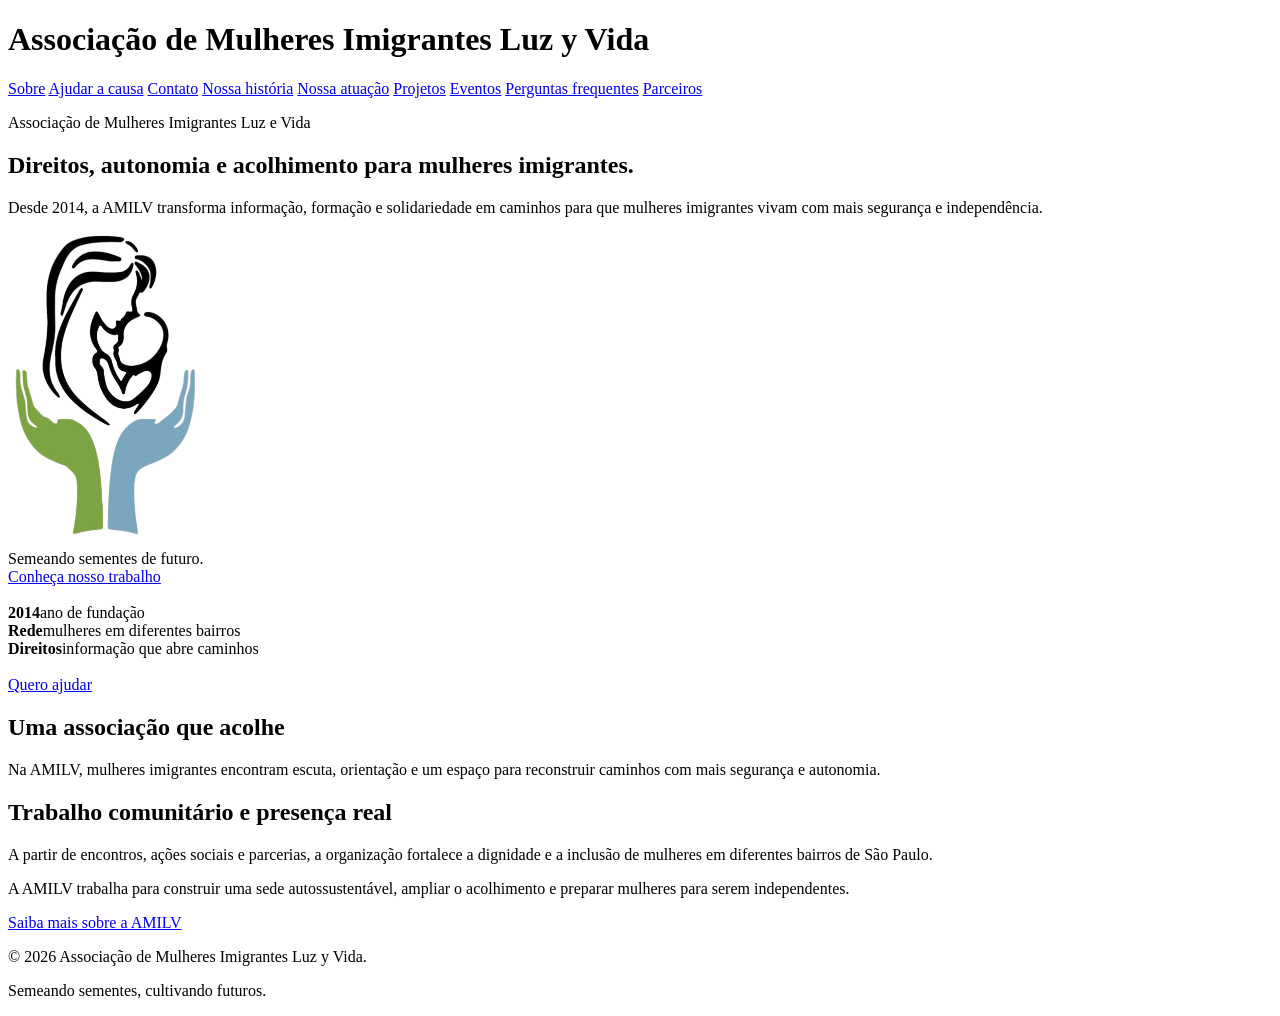
==== index.html @ 9e9135f0 "Mudança de estrutura e resolução de problemas" ====
<!DOCTYPE html>
<html lang="pt-BR">
<head>
    <meta charset="UTF-8">
    <meta name="viewport" content="width=device-width, initial-scale=1.0">
    <title>AMILV | Semeando sementes</title>
</head>
<body>
    <header class="cabecalho-sobre">
        <h1 class="rotulo"><strong>Associação de Mulheres Imigrantes Luz y Vida</strong></h1>
        <div class="linha-cabecalho">
            <nav>
                <a href="Projeto-Site/Pages/sobre.html">Sobre</a>
                <a href="Projeto-Site/Pages/ajudar.html">Ajudar a causa</a>
                <a href="Projeto-Site/Pages/contato.html">Contato</a>
                <a href="Projeto-Site/Pages/historia.html">Nossa história</a>
                <a href="Projeto-Site/Pages/atuacao.html">Nossa atuação</a>
                <a href="Projeto-Site/Pages/projetos.html">Projetos</a>
                <a href="Projeto-Site/Pages/eventos.html">Eventos</a>
                <a href="Projeto-Site/Pages/perguntas.html">Perguntas frequentes</a>
                <a href="Projeto-Site/Pages/parceiras.html">Parceiros</a>
            </nav> 
        </div>
    </header>
    <main>
        <section class="destaque">
            <div>
                <p class="rotulo">Associação de Mulheres Imigrantes Luz e Vida</p>
                <h1>Direitos, autonomia e acolhimento para mulheres imigrantes.</h1>
                <p class="texto-destaque">Desde 2014, a AMILV transforma informação, formação e solidariedade em caminhos para que mulheres imigrantes vivam com mais segurança e independência.</p>
            </div>
            <div class="arte-destaque">
                <img src="Projeto-Site/Assets/Imagens/logo.png" alt="Mulheres da rede AMILV" width="200px">
                <div class="nota-arte">Semeando sementes de futuro.</div>
                <a class="botao" href="Projeto-Site/Pages/atuacao.html">Conheça nosso trabalho</a>
            </div>
        </section>
        <br>
        <section class="impacto" aria-label="Nossos números">
            <div><strong>2014</strong><span>ano de fundação</span></div>
            <div><strong>Rede</strong><span>mulheres em diferentes bairros</span></div>
            <div><strong>Direitos</strong><span>informação que abre caminhos</span></div>
            <br>
            <a href="Projeto-Site/Pages/ajudar.html">Quero ajudar</a>
        </section>
        <article>
            <h2>Uma associação que acolhe</h2>
            <p>Na AMILV, mulheres imigrantes encontram escuta, orientação e um espaço para reconstruir caminhos com mais segurança e autonomia.</p>
        </article>
        <article>
            <h2>Trabalho comunitário e presença real</h2>
            <p>A partir de encontros, ações sociais e parcerias, a organização fortalece a dignidade e a inclusão de mulheres em diferentes bairros de São Paulo.</p>
        </article>
        <section class="secao" id="ajudar"><div class="cabecalho-secao"><p class="introducao-secao">A AMILV trabalha para construir uma sede autossustentável, ampliar o acolhimento e preparar mulheres para serem independentes.</p><a class="botao" href="Projeto-Site/Pages/sobre.html">Saiba mais sobre a AMILV</a></div></section>
    </main>
    <footer class="rodape-site">
        <p>&copy; 2026 Associação de Mulheres Imigrantes Luz y Vida.</p>
        <p>Semeando sementes, cultivando futuros.</p>
    </footer>
</body>
</html>
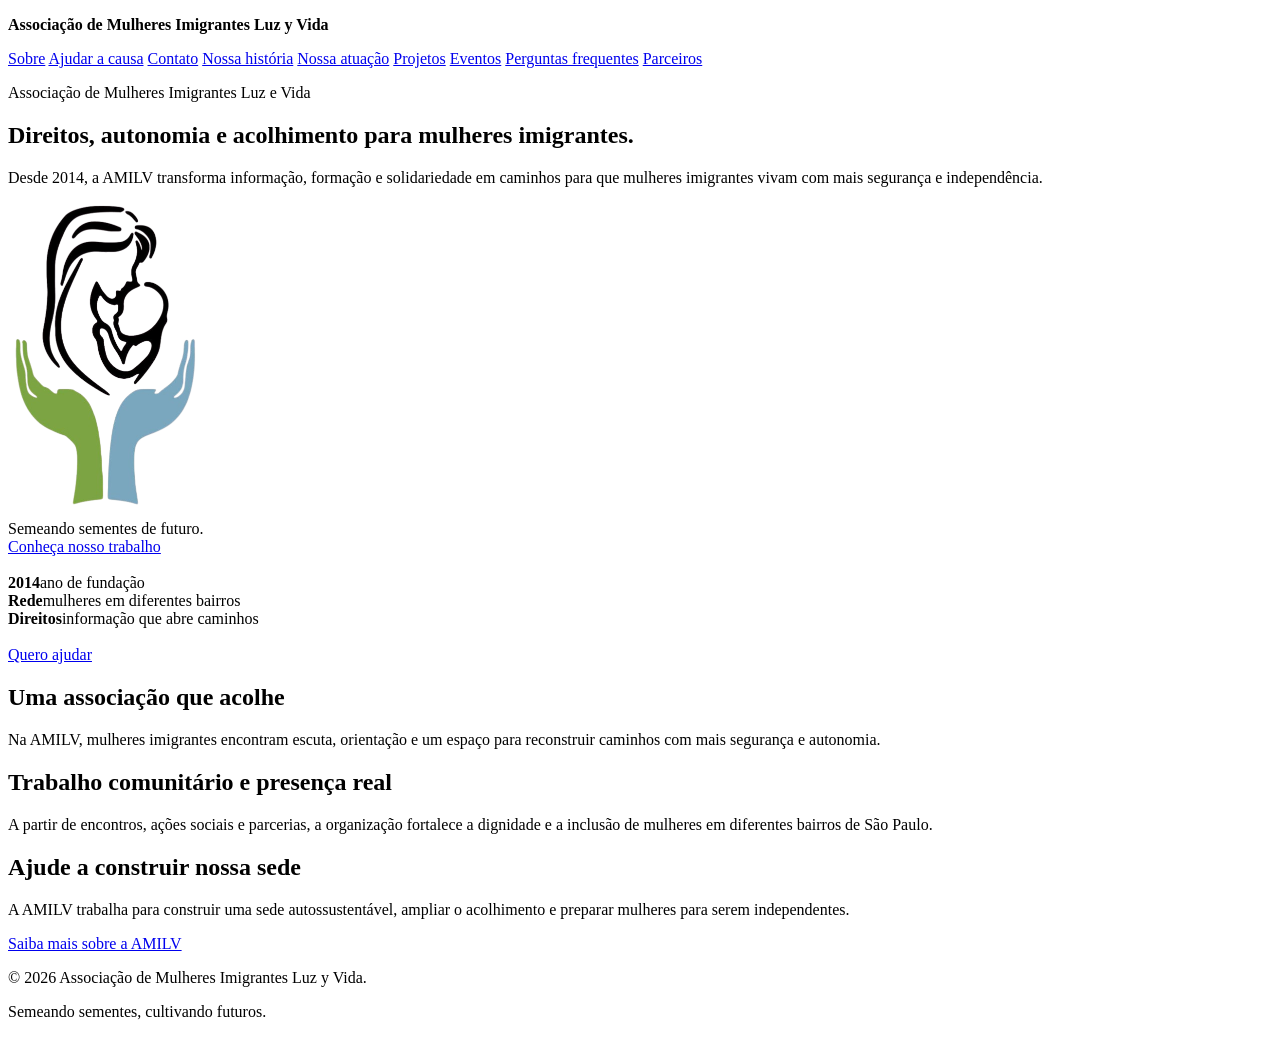
==== commit 767ee4f4: "Pequena alteração em preparação ao CSS" ====
--- a/index.html
+++ b/index.html
@@ -7,7 +7,7 @@
 </head>
 <body>
     <header class="cabecalho-sobre">
-        <h1 class="rotulo"><strong>Associação de Mulheres Imigrantes Luz y Vida</strong></h1>
+        <p class="rotulo"><strong>Associação de Mulheres Imigrantes Luz y Vida</strong></p>
         <div class="linha-cabecalho">
             <nav>
                 <a href="Projeto-Site/Pages/sobre.html">Sobre</a>
@@ -30,7 +30,7 @@
                 <p class="texto-destaque">Desde 2014, a AMILV transforma informação, formação e solidariedade em caminhos para que mulheres imigrantes vivam com mais segurança e independência.</p>
             </div>
             <div class="arte-destaque">
-                <img src="Projeto-Site/Assets/Imagens/logo.png" alt="Mulheres da rede AMILV" width="200px">
+                <img src="Projeto-Site/Assets/Imagens/logo.png" alt="Mulheres da rede AMILV" width="200">
                 <div class="nota-arte">Semeando sementes de futuro.</div>
                 <a class="botao" href="Projeto-Site/Pages/atuacao.html">Conheça nosso trabalho</a>
             </div>
@@ -51,11 +51,17 @@
             <h2>Trabalho comunitário e presença real</h2>
             <p>A partir de encontros, ações sociais e parcerias, a organização fortalece a dignidade e a inclusão de mulheres em diferentes bairros de São Paulo.</p>
         </article>
-        <section class="secao" id="ajudar"><div class="cabecalho-secao"><p class="introducao-secao">A AMILV trabalha para construir uma sede autossustentável, ampliar o acolhimento e preparar mulheres para serem independentes.</p><a class="botao" href="Projeto-Site/Pages/sobre.html">Saiba mais sobre a AMILV</a></div></section>
+        <section class="secao" id="ajudar">
+            <div class="cabecalho-secao">
+                <h2> Ajude a construir nossa sede</h2>
+                <p class="introducao-secao">A AMILV trabalha para construir uma sede autossustentável, ampliar o acolhimento e preparar mulheres para serem independentes.</p>
+                <a class="botao" href="Projeto-Site/Pages/sobre.html">Saiba mais sobre a AMILV</a>
+            </div>
+        </section>
     </main>
     <footer class="rodape-site">
         <p>&copy; 2026 Associação de Mulheres Imigrantes Luz y Vida.</p>
         <p>Semeando sementes, cultivando futuros.</p>
     </footer>
 </body>
-</html>+</html>
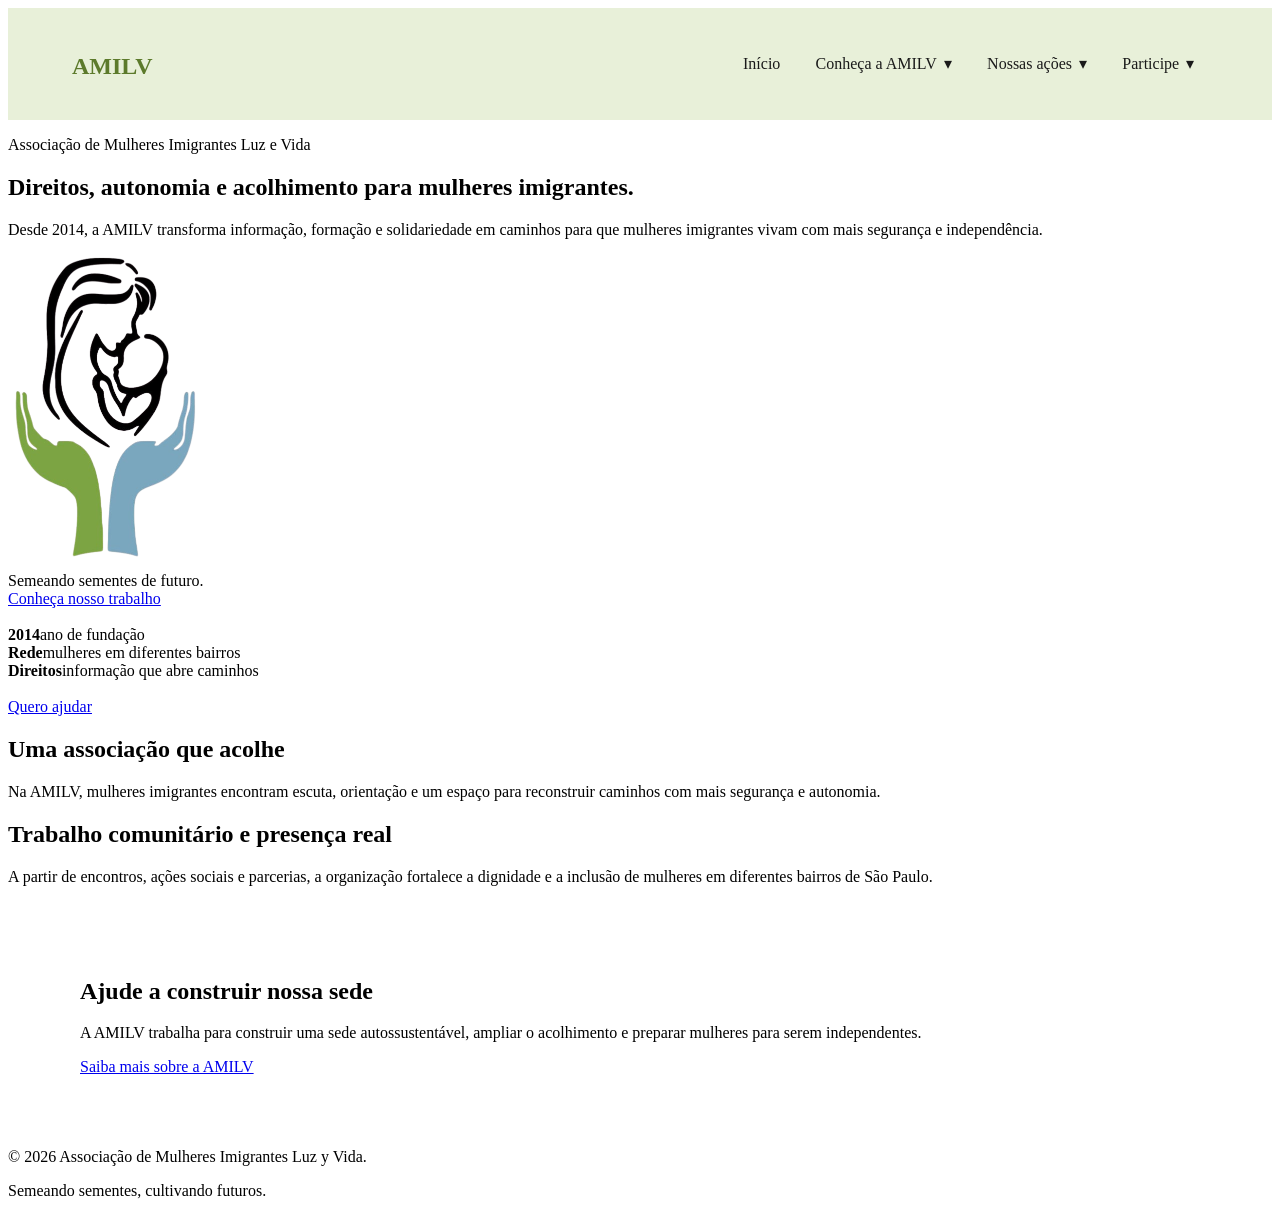
==== commit e670ba4e: "CSS básico aplicado junto de menus para navegação" ====
--- a/index.html
+++ b/index.html
@@ -4,23 +4,38 @@
     <meta charset="UTF-8">
     <meta name="viewport" content="width=device-width, initial-scale=1.0">
     <title>AMILV | Semeando sementes</title>
+    <link rel="stylesheet" href="Projeto-Site/main.css">
 </head>
 <body>
-    <header class="cabecalho-sobre">
-        <p class="rotulo"><strong>Associação de Mulheres Imigrantes Luz y Vida</strong></p>
-        <div class="linha-cabecalho">
-            <nav>
-                <a href="Projeto-Site/Pages/sobre.html">Sobre</a>
-                <a href="Projeto-Site/Pages/ajudar.html">Ajudar a causa</a>
-                <a href="Projeto-Site/Pages/contato.html">Contato</a>
-                <a href="Projeto-Site/Pages/historia.html">Nossa história</a>
-                <a href="Projeto-Site/Pages/atuacao.html">Nossa atuação</a>
-                <a href="Projeto-Site/Pages/projetos.html">Projetos</a>
-                <a href="Projeto-Site/Pages/eventos.html">Eventos</a>
-                <a href="Projeto-Site/Pages/perguntas.html">Perguntas frequentes</a>
-                <a href="Projeto-Site/Pages/parceiras.html">Parceiros</a>
-            </nav> 
-        </div>
+    <header>
+        <h1><a href="index.html" class="menulogo">AMILV</a></h1>
+        <nav class="menu">
+            <a href="index.html">Início</a>
+            <details class="secao">
+                <summary>Conheça a AMILV</summary>
+                <div class="menupagina">
+                    <a href="Projeto-Site/Pages/sobre.html">Sobre</a>
+                    <a href="Projeto-Site/Pages/historia.html">Nossa história</a>
+                    <a href="Projeto-Site/Pages/atuacao.html">Nossa atuação</a>
+                </div>
+            </details>
+            <details class="secao">
+                <summary>Nossas ações</summary>
+                <div class="menupagina">
+                    <a href="Projeto-Site/Pages/projetos.html">Projetos</a>
+                    <a href="Projeto-Site/Pages/eventos.html">Eventos</a>
+                    <a href="Projeto-Site/Pages/parceiras.html">Parcerias</a>
+                </div>
+            </details>
+            <details class="secao">
+                <summary>Participe</summary>
+                <div class="menupagina">
+                    <a href="Projeto-Site/Pages/ajudar.html">Como ajudar</a>
+                    <a href="Projeto-Site/Pages/perguntas.html">Perguntas frequentes</a>
+                    <a href="Projeto-Site/Pages/contato.html">Contato</a>
+                </div>
+            </details>
+        </nav>
     </header>
     <main>
         <section class="destaque">
@@ -30,7 +45,7 @@
                 <p class="texto-destaque">Desde 2014, a AMILV transforma informação, formação e solidariedade em caminhos para que mulheres imigrantes vivam com mais segurança e independência.</p>
             </div>
             <div class="arte-destaque">
-                <img src="Projeto-Site/Assets/Imagens/logo.png" alt="Mulheres da rede AMILV" width="200">
+                <img src="Projeto-Site/Assets/ImagensGeral/logo.png" alt="Mulheres da rede AMILV" width="200">
                 <div class="nota-arte">Semeando sementes de futuro.</div>
                 <a class="botao" href="Projeto-Site/Pages/atuacao.html">Conheça nosso trabalho</a>
             </div>
--- a/Projeto-Site/main.css
+++ b/Projeto-Site/main.css
@@ -0,0 +1,118 @@
+:root {
+  --verde: #7FA03F;
+  --verde-escuro: #5C7A2B;
+  --verde-claro: #E8F0D9;
+  --azul: #7BA7C2;
+  --azul-escuro: #4F7F9C;
+  --azul-claro: #E3EEF5;
+  --preto: #1A1A1A;
+  --cinza: #5A5A5A;
+  --branco: #FFFFFF;
+}
+
+header {
+    align-items: center;
+    background-color: var(--verde-claro);
+    display: flex;
+    flex-wrap: wrap;
+    gap: 1rem 2rem;
+    justify-content: space-between;
+    padding: 1rem clamp(1rem, 5vw, 4rem);
+}
+
+.menulogo {
+    color: var(--verde-escuro);
+    font-size: 1.5rem;
+    font-weight: 700;
+    text-decoration: none;
+}
+
+.menu {
+    align-items: center;
+    display: flex;
+    flex-wrap: wrap;
+    gap: 0.5rem;
+}
+
+.menu > a,
+.menu summary,
+.menupagina a {
+    border-radius: 0.4rem;
+    color: var(--preto);
+    display: block;
+    padding: 0.65rem 0.85rem;
+    text-decoration: none;
+}
+
+.menu > a,
+.menu summary {
+    cursor: pointer;
+}
+
+.menu > a:hover,
+.menu > a:focus-visible,
+.menu summary:hover,
+.menu summary:focus-visible,
+.menupagina a:hover,
+.menupagina a:focus-visible {
+    background-color: var(--azul-claro);
+    color: var(--azul-escuro);
+}
+
+.menu .secao {
+    position: relative;
+}
+
+.menu .secao summary {
+    list-style: none;
+}
+
+.menu .secao summary::-webkit-details-marker {
+    display: none;
+}
+
+.menu .secao summary::after {
+    content: "▾";
+    margin-left: 0.45rem;
+}
+
+.menupagina {
+    background-color: var(--branco);
+    border: 1px solid var(--azul-claro);
+    border-radius: 0.5rem;
+    box-shadow: 0 0.5rem 1.25rem color-mix(in srgb, var(--preto) 12%, transparent);
+    left: 0;
+    min-width: 12rem;
+    padding: 0.35rem;
+    position: absolute;
+    top: calc(100% + 0.25rem);
+    z-index: 10;
+}
+
+section.secao {
+    margin: 2rem auto;
+    max-width: 70rem;
+    padding: clamp(1rem, 4vw, 2.5rem);
+}
+
+@media (max-width: 40rem) {
+    header {
+        align-items: flex-start;
+        flex-direction: column;
+        gap: 0.75rem;
+    }
+
+    .menu {
+        align-items: flex-start;
+        width: 100%;
+    }
+
+    .menu .secao {
+        position: static;
+    }
+
+    .menupagina {
+        left: auto;
+        position: static;
+    }
+}
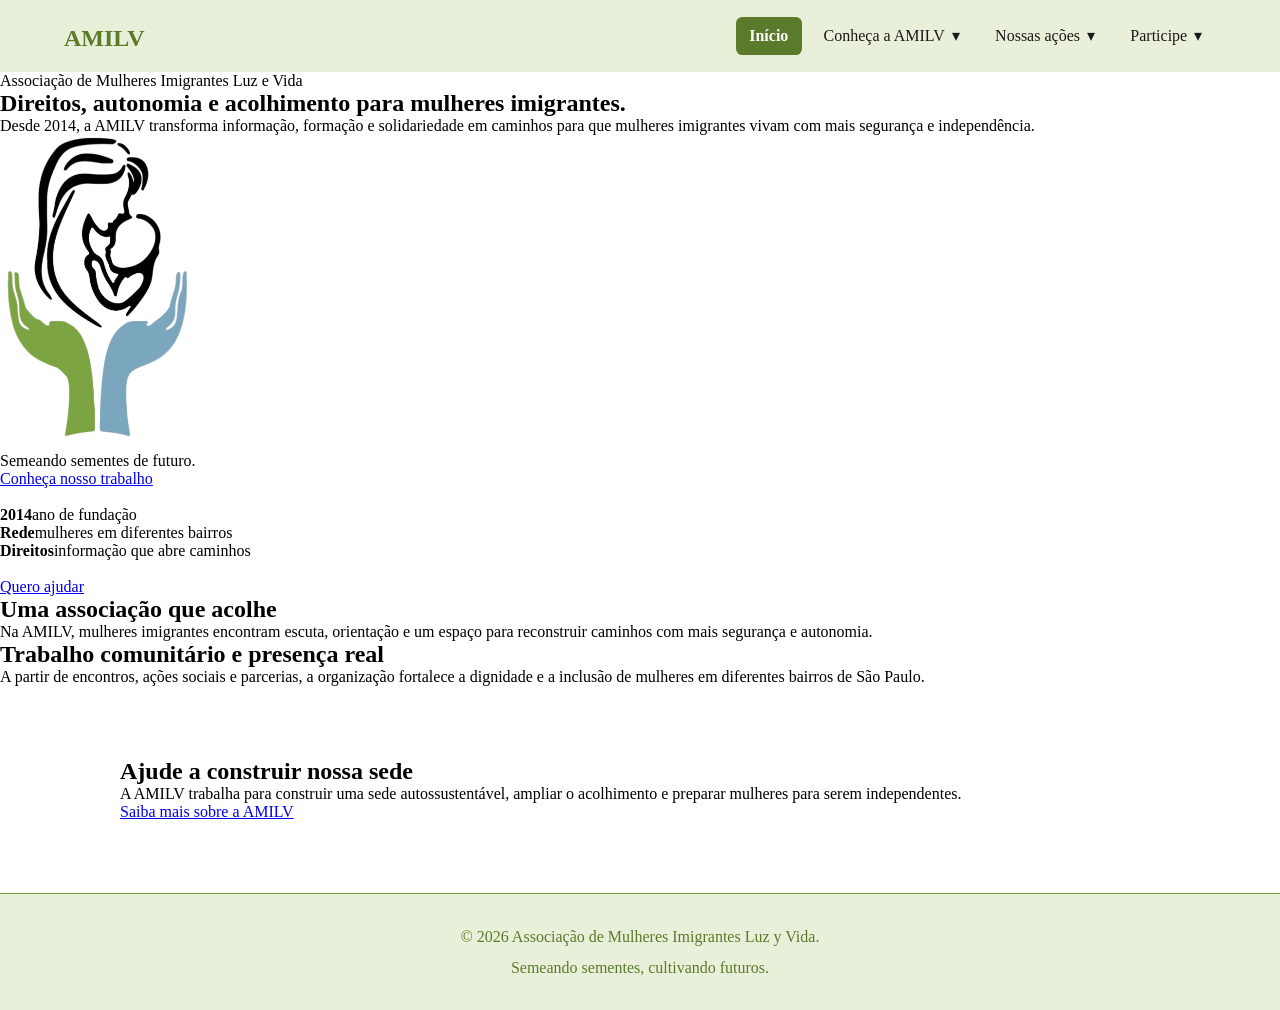
==== commit 5c12d7ee: "Avanço na produção do CSS" ====
--- a/index.html
+++ b/index.html
@@ -10,8 +10,8 @@
     <header>
         <h1><a href="index.html" class="menulogo">AMILV</a></h1>
         <nav class="menu">
-            <a href="index.html">Início</a>
-            <details class="secao">
+            <a href="index.html" aria-current="page">Início</a>
+            <details class="secao" name="menu">
                 <summary>Conheça a AMILV</summary>
                 <div class="menupagina">
                     <a href="Projeto-Site/Pages/sobre.html">Sobre</a>
@@ -19,7 +19,7 @@
                     <a href="Projeto-Site/Pages/atuacao.html">Nossa atuação</a>
                 </div>
             </details>
-            <details class="secao">
+            <details class="secao" name="menu">
                 <summary>Nossas ações</summary>
                 <div class="menupagina">
                     <a href="Projeto-Site/Pages/projetos.html">Projetos</a>
@@ -27,7 +27,7 @@
                     <a href="Projeto-Site/Pages/parceiras.html">Parcerias</a>
                 </div>
             </details>
-            <details class="secao">
+            <details class="secao" name="menu">
                 <summary>Participe</summary>
                 <div class="menupagina">
                     <a href="Projeto-Site/Pages/ajudar.html">Como ajudar</a>
--- a/Projeto-Site/main.css
+++ b/Projeto-Site/main.css
@@ -10,6 +10,16 @@
   --branco: #FFFFFF;
 }
 
+body {
+  margin: 0;
+}
+
+* {
+  margin: 0;
+  padding: 0;
+  box-sizing: border-box;
+}
+
 header {
     align-items: center;
     background-color: var(--verde-claro);
@@ -42,6 +52,7 @@
     display: block;
     padding: 0.65rem 0.85rem;
     text-decoration: none;
+    transition: background-color 160ms ease, color 160ms ease;
 }
 
 .menu > a,
@@ -57,6 +68,24 @@
 .menupagina a:focus-visible {
     background-color: var(--azul-claro);
     color: var(--azul-escuro);
+}
+
+.menu > a[aria-current="page"],
+.menu .secao:has(.menupagina a[aria-current="page"]) > summary,
+.menupagina a[aria-current="page"] {
+    background-color: var(--verde-escuro);
+    color: var(--branco);
+    font-weight: 700;
+}
+
+.menu > a[aria-current="page"]:hover,
+.menu > a[aria-current="page"]:focus-visible,
+.menu .secao:has(.menupagina a[aria-current="page"]) > summary:hover,
+.menu .secao:has(.menupagina a[aria-current="page"]) > summary:focus-visible,
+.menupagina a[aria-current="page"]:hover,
+.menupagina a[aria-current="page"]:focus-visible {
+    background-color: var(--verde);
+    color: var(--branco);
 }
 
 .menu .secao {
@@ -95,6 +124,67 @@
     padding: clamp(1rem, 4vw, 2.5rem);
 }
 
+.parceiros {
+    margin: 2rem auto;
+    max-width: 75rem;
+    padding: 0 clamp(1rem, 4vw, 2.5rem);
+}
+
+.parceiros-intro {
+    color: var(--cinza);
+    line-height: 1.6;
+    margin-bottom: 1.5rem;
+    max-width: 48rem;
+}
+
+.parceiros-grid {
+    display: grid;
+    gap: 1.25rem;
+    grid-template-columns: repeat(auto-fit, minmax(min(100%, 16rem), 1fr));
+}
+
+.parceiro-card {
+    background-color: var(--branco);
+    border: 1px solid var(--azul-claro);
+    border-radius: 0.75rem;
+    box-shadow: 0 0.35rem 1rem color-mix(in srgb, var(--preto) 8%, transparent);
+    overflow: hidden;
+    padding: 1.25rem;
+}
+
+.parceiro-card img {
+    background-color: var(--branco);
+    height: 9rem;
+    object-fit: contain;
+    width: 100%;
+}
+
+.parceiro-card h2 {
+    color: var(--verde-escuro);
+    font-size: 1.2rem;
+    line-height: 1.35;
+    margin: 1rem 0 0.5rem;
+}
+
+.parceiro-card p {
+    color: var(--cinza);
+    line-height: 1.6;
+    margin: 0;
+}
+
+footer {
+    background-color: var(--verde-claro);
+    border-top: 1px solid var(--verde);
+    color: var(--verde-escuro);
+    line-height: 1.6;
+    padding: 1.5rem clamp(1rem, 5vw, 4rem);
+    text-align: center;
+}
+
+footer p {
+    margin: 0.35rem 0;
+}
+
 @media (max-width: 40rem) {
     header {
         align-items: flex-start;
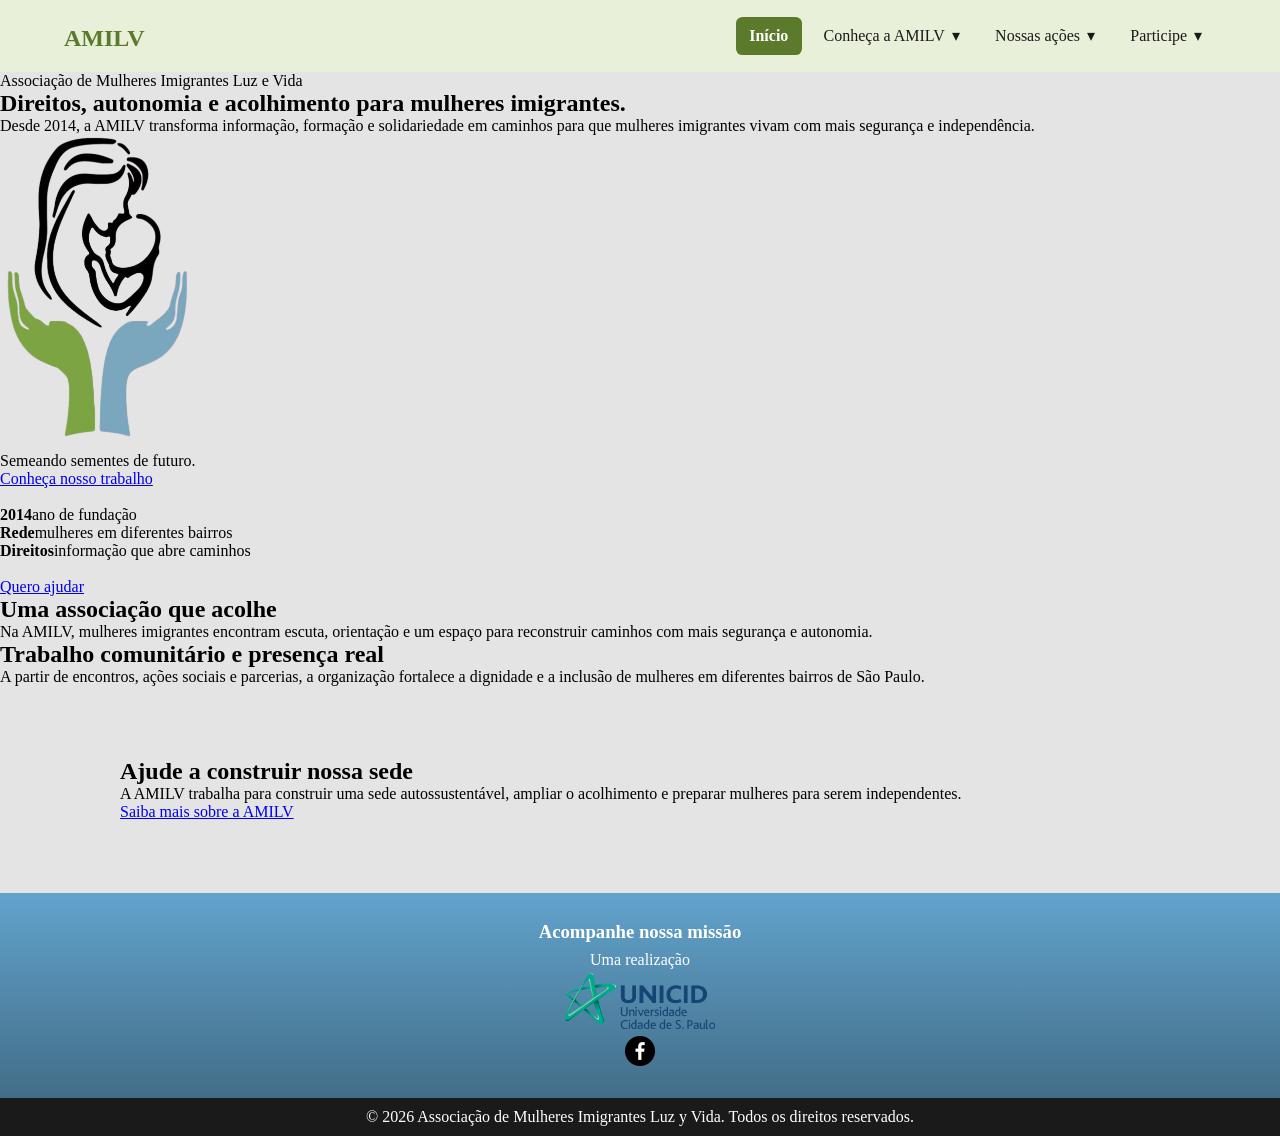
==== commit 8aafe4ac: "Adição de novos conteúdos e CSS Co-authored-by: Theo Modesto <theocarlomodesto@gmail.com> Co-authore" ====
--- a/index.html
+++ b/index.html
@@ -74,9 +74,22 @@
             </div>
         </section>
     </main>
-    <footer class="rodape-site">
-        <p>&copy; 2026 Associação de Mulheres Imigrantes Luz y Vida.</p>
-        <p>Semeando sementes, cultivando futuros.</p>
+    <footer>
+        <section class="rodape-alto">
+            <h3>Acompanhe nossa missão</h3>
+            <div>
+                <p>Uma realização</p>
+                <img src="Projeto-Site/Assets/ImagensGeral/unicid_pref_pos.png" alt="Nossa instituição" width="150">
+            </div>
+            <div class="icones">
+                <a href="https://www.facebook.com/ASC.MULHERESLUZEVIDA/" target="_blank" rel="noopener noreferrer">
+                    <img src="Projeto-Site/Assets/ImagensGeral/Facebook.png" alt="Facebook da AMILV" width="30">
+                </a>
+            </div>
+        </section>
+        <div class="rodape-baixo">
+            <p>&copy; 2026 Associação de Mulheres Imigrantes Luz y Vida. Todos os direitos reservados.</p>
+        </div>
     </footer>
 </body>
 </html>
--- a/Projeto-Site/main.css
+++ b/Projeto-Site/main.css
@@ -2,16 +2,18 @@
   --verde: #7FA03F;
   --verde-escuro: #5C7A2B;
   --verde-claro: #E8F0D9;
-  --azul: #7BA7C2;
-  --azul-escuro: #4F7F9C;
-  --azul-claro: #E3EEF5;
+  --azul: #62a3cc;
+  --azul-escuro: #426d88;
+  --azul-claro: #d8ecff;
   --preto: #1A1A1A;
   --cinza: #5A5A5A;
   --branco: #FFFFFF;
+  --background: #e4e4e4;;
 }
 
 body {
   margin: 0;
+  background-color: var(--background);
 }
 
 * {
@@ -173,16 +175,28 @@
 }
 
 footer {
-    background-color: var(--verde-claro);
-    border-top: 1px solid var(--verde);
-    color: var(--verde-escuro);
+    background-color: var(--preto);
+    color: var(--branco);
     line-height: 1.6;
+    padding: 0;
+    margin: 0;
+    text-align: center;
+}
+
+.rodape-alto {
+    background-image: linear-gradient(to top, var(--azul-escuro), var(--azul));
     padding: 1.5rem clamp(1rem, 5vw, 4rem);
-    text-align: center;
-}
-
-footer p {
-    margin: 0.35rem 0;
+}
+.rodape-baixo {
+    background-color: var(--preto);
+    padding: 0.4rem clamp(1rem, 5vw, 4rem);
+    display: flex;
+    align-items: center;
+    justify-content: center;
+}
+
+.rodape-baixo p {
+    margin: 0;
 }
 
 @media (max-width: 40rem) {
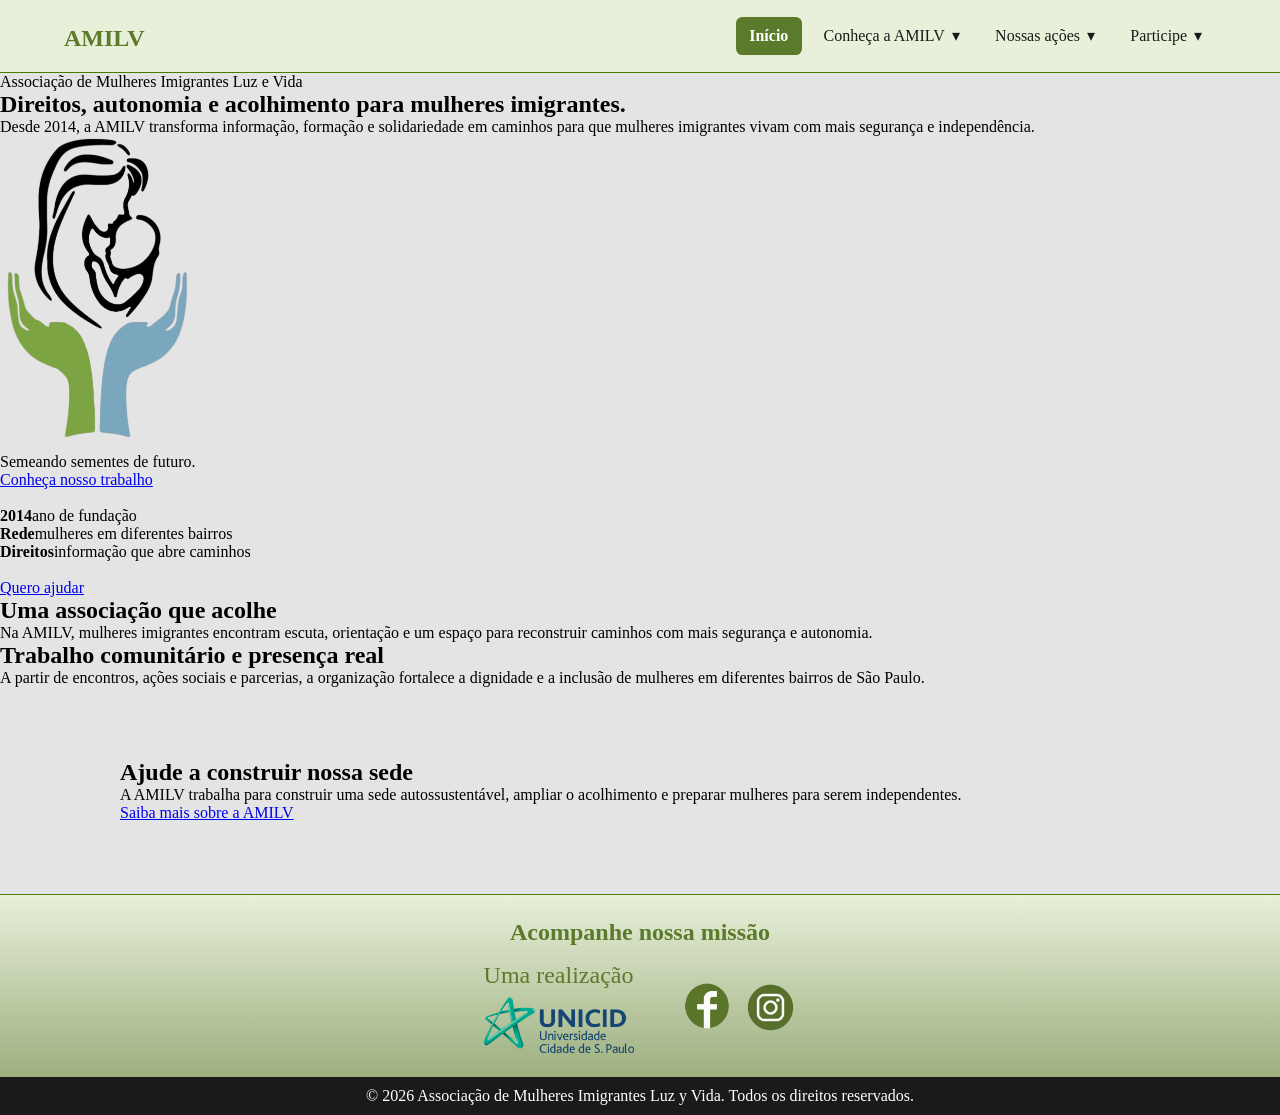
==== commit 45db7e41: "Footer completo em todas as pages Co-authored-by: lucastrevezanlima <lucastrevezanlima@users.noreply" ====
--- a/index.html
+++ b/index.html
@@ -76,14 +76,17 @@
     </main>
     <footer>
         <section class="rodape-alto">
-            <h3>Acompanhe nossa missão</h3>
+            <h3 class="rodape-texto">Acompanhe nossa missão</h3>
             <div>
-                <p>Uma realização</p>
+                <p class="rodape-texto">Uma realização</p>
                 <img src="Projeto-Site/Assets/ImagensGeral/unicid_pref_pos.png" alt="Nossa instituição" width="150">
             </div>
             <div class="icones">
                 <a href="https://www.facebook.com/ASC.MULHERESLUZEVIDA/" target="_blank" rel="noopener noreferrer">
-                    <img src="Projeto-Site/Assets/ImagensGeral/Facebook.png" alt="Facebook da AMILV" width="30">
+                    <img src="Projeto-Site/Assets/ImagensGeral/Facebook.png" alt="Facebook da AMILV" width="50" >
+                </a>
+                <a href="https://www.instagram.com/amilv2025?cplk=MWxmZDdxczQybTduNQ==" target="_blank" rel="noopener noreferrer">
+                    <img src="Projeto-Site/Assets/ImagensGeral/Instagram.png" alt="Instagram da AMILV" width="53">
                 </a>
             </div>
         </section>
--- a/Projeto-Site/main.css
+++ b/Projeto-Site/main.css
@@ -2,6 +2,7 @@
   --verde: #7FA03F;
   --verde-escuro: #5C7A2B;
   --verde-claro: #E8F0D9;
+  --verde-rodape: #4b7a04;
   --azul: #62a3cc;
   --azul-escuro: #426d88;
   --azul-claro: #d8ecff;
@@ -30,6 +31,7 @@
     gap: 1rem 2rem;
     justify-content: space-between;
     padding: 1rem clamp(1rem, 5vw, 4rem);
+    border-bottom: 1px solid var(--verde-rodape);
 }
 
 .menulogo {
@@ -68,8 +70,8 @@
 .menu summary:focus-visible,
 .menupagina a:hover,
 .menupagina a:focus-visible {
-    background-color: var(--azul-claro);
-    color: var(--azul-escuro);
+    background-color: #58ad5f;
+    color: var(--preto);
 }
 
 .menu > a[aria-current="page"],
@@ -184,8 +186,23 @@
 }
 
 .rodape-alto {
-    background-image: linear-gradient(to top, var(--azul-escuro), var(--azul));
-    padding: 1.5rem clamp(1rem, 5vw, 4rem);
+    background-image: linear-gradient(
+        to top,
+        color-mix(in srgb, var(--verde-escuro) 60%, white),
+        var(--verde-claro)
+    );
+    border-top: 1px solid var(--verde-rodape);
+    padding: 1rem clamp(1rem, 5vw, 4rem);
+
+    display: grid;
+    grid-template-columns: auto auto;
+    justify-content: center;
+    align-items: center;
+    column-gap: 3rem;
+}
+
+.rodape-alto h3 {
+    grid-column: 1 / -1;                
 }
 .rodape-baixo {
     background-color: var(--preto);
@@ -195,8 +212,27 @@
     justify-content: center;
 }
 
+.icones {
+    display: flex;
+    justify-content: center;
+    gap: 0.75rem;
+}
+
+.icones img {
+    display: block;
+}
+
+.rodape-texto {
+    color: var(--verde-escuro);
+    font-family: 'Loretto';
+    font-size: 1.5rem;
+    line-height: 1.8;
+    margin: 0;
+}
+
 .rodape-baixo p {
     margin: 0;
+    color: var(--branco);
 }
 
 @media (max-width: 40rem) {
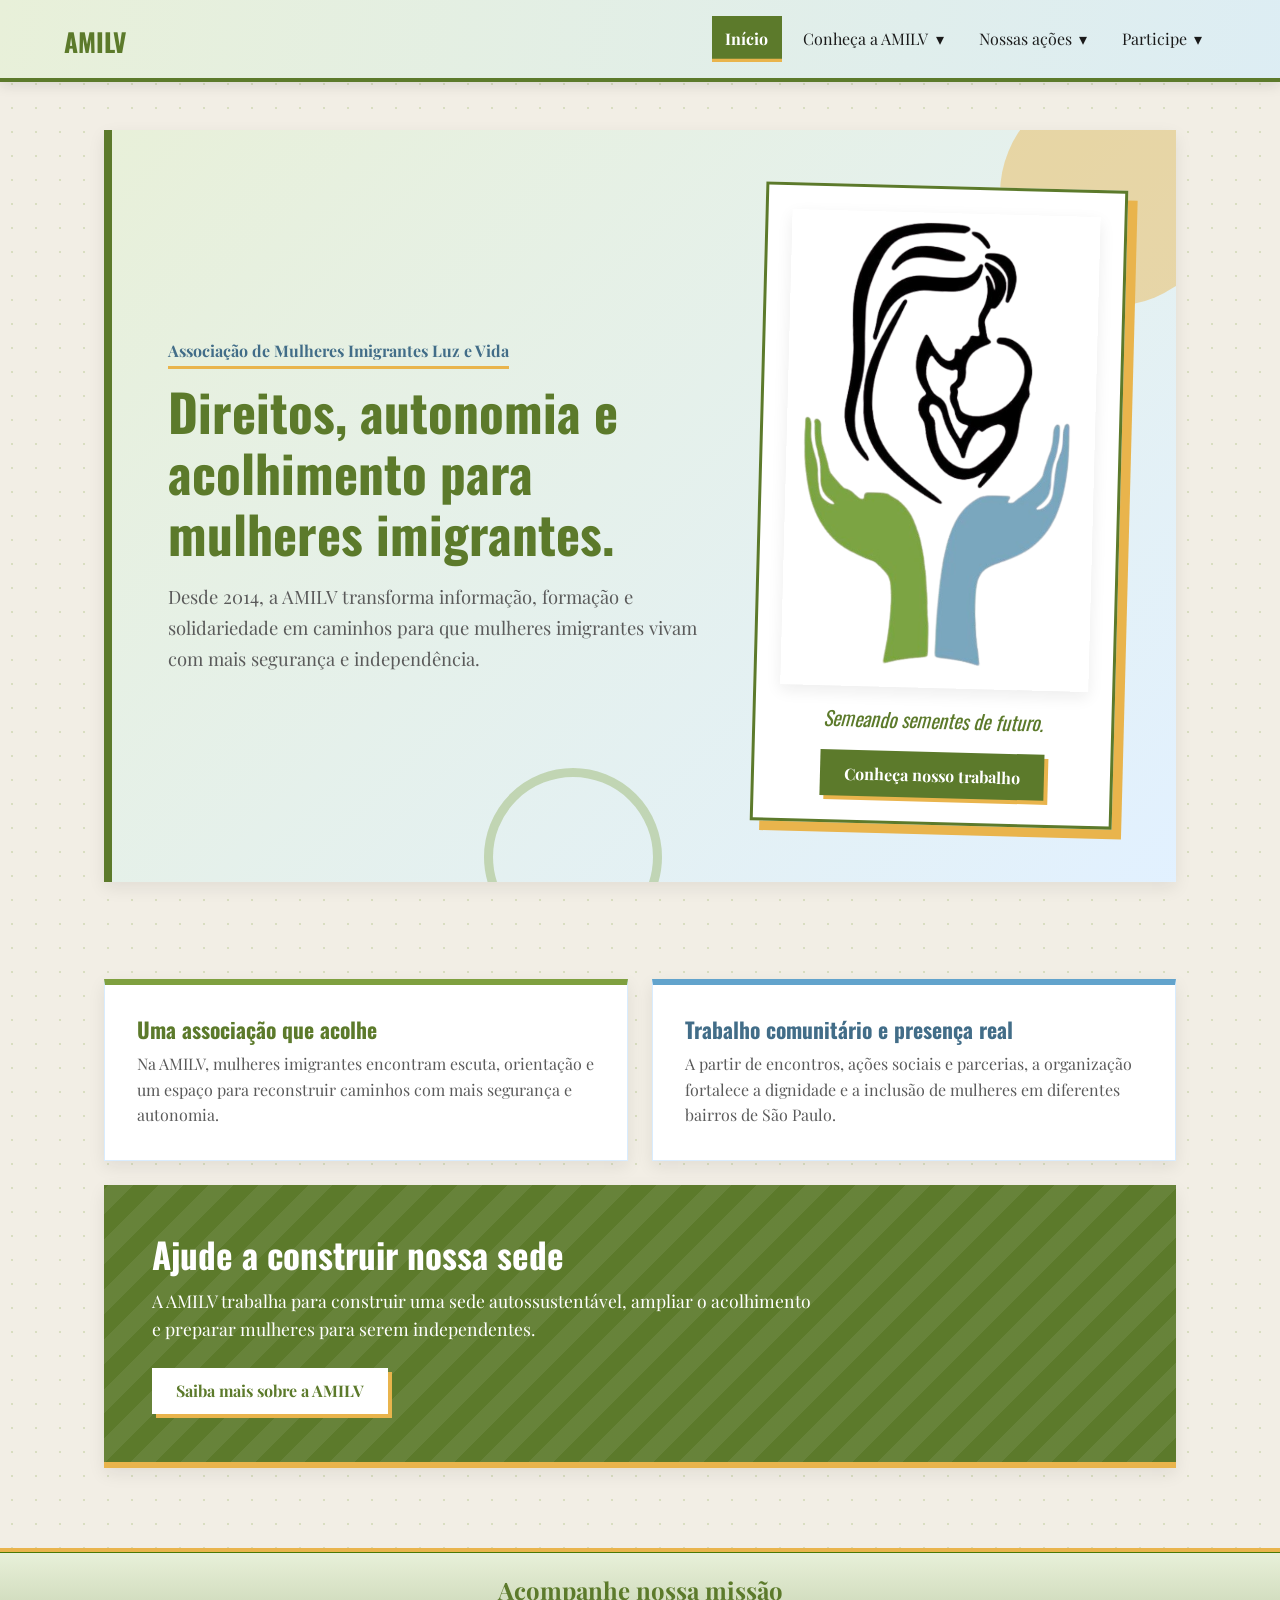
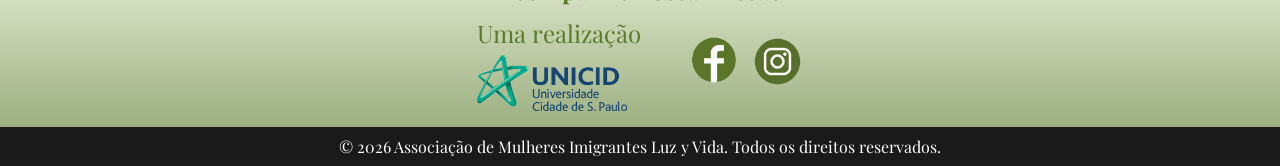
==== commit 8ec8907b: "Update no css e mudança em pages" ====
--- a/index.html
+++ b/index.html
@@ -52,11 +52,6 @@
         </section>
         <br>
         <section class="impacto" aria-label="Nossos números">
-            <div><strong>2014</strong><span>ano de fundação</span></div>
-            <div><strong>Rede</strong><span>mulheres em diferentes bairros</span></div>
-            <div><strong>Direitos</strong><span>informação que abre caminhos</span></div>
-            <br>
-            <a href="Projeto-Site/Pages/ajudar.html">Quero ajudar</a>
         </section>
         <article>
             <h2>Uma associação que acolhe</h2>
--- a/Projeto-Site/main.css
+++ b/Projeto-Site/main.css
@@ -1,3 +1,5 @@
+@import url('https://fonts.googleapis.com/css2?family=Literata:wght@400;600;700&family=Oswald:wght@400;600;700&family=Playfair+Display:wght@400;600;700&display=swap');
+
 :root {
   --verde: #7FA03F;
   --verde-escuro: #5C7A2B;
@@ -6,15 +8,15 @@
   --azul: #62a3cc;
   --azul-escuro: #426d88;
   --azul-claro: #d8ecff;
+  --sol: #E9B44C;
   --preto: #1A1A1A;
   --cinza: #5A5A5A;
   --branco: #FFFFFF;
-  --background: #e4e4e4;;
-}
-
-body {
-  margin: 0;
-  background-color: var(--background);
+  --fundo: #F2EEE5;
+  --fonte-titulo: 'Oswald', sans-serif;
+  --fonte-texto: 'Playfair Display', Georgia, serif;
+  --fonte-rodape: 'Playfair Display', Georgia, serif;
+  --sombra: 0 0.35rem 1rem color-mix(in srgb, var(--preto) 8%, transparent);
 }
 
 * {
@@ -23,46 +25,114 @@
   box-sizing: border-box;
 }
 
+html { scroll-padding-top: 6rem; }
+
+@media (prefers-reduced-motion: no-preference) {
+  html { scroll-behavior: smooth; }
+}
+
+body {
+  background-color: var(--fundo);
+  background-image: radial-gradient(
+    color-mix(in srgb, var(--verde) 22%, transparent) 1.5px,
+    transparent 1.5px
+  );
+  background-size: 24px 24px;
+  color: var(--preto);
+  font-family: var(--fonte-texto);
+  line-height: 1.6;
+}
+
+::selection {
+  background-color: var(--sol);
+  color: var(--preto);
+}
+
+h1, h2, h3 {
+  font-family: var(--fonte-titulo);
+  line-height: 1.2;
+}
+
+img, video {
+  display: block;
+  height: auto;
+  max-width: 100%;
+}
+
+ul { padding-left: 1.25rem; }
+li + li { margin-top: 0.4rem; }
+li::marker { color: var(--verde-escuro); }
+
+blockquote {
+  background-color: var(--verde-claro);
+  border-left: 0.4rem solid var(--sol);
+  font-style: italic;
+  padding: 1rem 1.5rem;
+}
+
+a:focus-visible,
+summary:focus-visible,
+button:focus-visible,
+input:focus-visible,
+select:focus-visible,
+textarea:focus-visible {
+  outline: 3px solid var(--azul);
+  outline-offset: 2px;
+}
+
 header {
-    align-items: center;
-    background-color: var(--verde-claro);
-    display: flex;
-    flex-wrap: wrap;
-    gap: 1rem 2rem;
-    justify-content: space-between;
-    padding: 1rem clamp(1rem, 5vw, 4rem);
-    border-bottom: 1px solid var(--verde-rodape);
+  align-items: center;
+  background-image: linear-gradient(
+    100deg,
+    var(--verde-claro) 0%,
+    color-mix(in srgb, var(--azul-claro) 70%, var(--verde-claro)) 100%
+  );
+  border-bottom: 0.3rem solid var(--verde-escuro);
+  box-shadow: 0 0.25rem 0.75rem color-mix(in srgb, var(--preto) 10%, transparent);
+  display: flex;
+  flex-wrap: wrap;
+  gap: 1rem 2rem;
+  justify-content: space-between;
+  padding: 1rem clamp(1rem, 5vw, 4rem);
+}
+
+@media (min-width: 40rem) {
+  header {
+    position: sticky;
+    top: 0;
+    z-index: 20;
+  }
 }
 
 .menulogo {
-    color: var(--verde-escuro);
-    font-size: 1.5rem;
-    font-weight: 700;
-    text-decoration: none;
+  align-items: center;
+  color: var(--verde-escuro);
+  display: inline-flex;
+  font-family: var(--fonte-titulo);
+  font-size: 1.6rem;
+  font-weight: 700;
+  text-decoration: none;
 }
 
 .menu {
-    align-items: center;
-    display: flex;
-    flex-wrap: wrap;
-    gap: 0.5rem;
+  align-items: center;
+  display: flex;
+  flex-wrap: wrap;
+  gap: 0.5rem;
 }
 
 .menu > a,
 .menu summary,
 .menupagina a {
-    border-radius: 0.4rem;
-    color: var(--preto);
-    display: block;
-    padding: 0.65rem 0.85rem;
-    text-decoration: none;
-    transition: background-color 160ms ease, color 160ms ease;
+  color: var(--preto);
+  display: block;
+  padding: 0.65rem 0.85rem;
+  text-decoration: none;
+  transition: background-color 160ms ease, color 160ms ease;
 }
 
 .menu > a,
-.menu summary {
-    cursor: pointer;
-}
+.menu summary { cursor: pointer; }
 
 .menu > a:hover,
 .menu > a:focus-visible,
@@ -70,189 +140,608 @@
 .menu summary:focus-visible,
 .menupagina a:hover,
 .menupagina a:focus-visible {
-    background-color: #58ad5f;
-    color: var(--preto);
+  background-color: #58ad5f;
+  box-shadow: inset 0 -0.2rem 0 var(--sol);
 }
 
 .menu > a[aria-current="page"],
 .menu .secao:has(.menupagina a[aria-current="page"]) > summary,
 .menupagina a[aria-current="page"] {
-    background-color: var(--verde-escuro);
-    color: var(--branco);
-    font-weight: 700;
+  background-color: var(--verde-escuro);
+  box-shadow: inset 0 -0.2rem 0 var(--sol);
+  color: var(--branco);
+  font-weight: 700;
 }
 
 .menu > a[aria-current="page"]:hover,
-.menu > a[aria-current="page"]:focus-visible,
 .menu .secao:has(.menupagina a[aria-current="page"]) > summary:hover,
-.menu .secao:has(.menupagina a[aria-current="page"]) > summary:focus-visible,
-.menupagina a[aria-current="page"]:hover,
-.menupagina a[aria-current="page"]:focus-visible {
-    background-color: var(--verde);
-    color: var(--branco);
-}
-
-.menu .secao {
-    position: relative;
-}
-
-.menu .secao summary {
-    list-style: none;
-}
-
-.menu .secao summary::-webkit-details-marker {
-    display: none;
-}
-
+.menupagina a[aria-current="page"]:hover {
+  background-color: var(--verde);
+}
+
+.menu .secao { position: relative; }
+.menu .secao summary { list-style: none; }
+.menu .secao summary::-webkit-details-marker { display: none; }
 .menu .secao summary::after {
-    content: "▾";
-    margin-left: 0.45rem;
+  content: "▾";
+  margin-left: 0.45rem;
 }
 
 .menupagina {
-    background-color: var(--branco);
-    border: 1px solid var(--azul-claro);
-    border-radius: 0.5rem;
-    box-shadow: 0 0.5rem 1.25rem color-mix(in srgb, var(--preto) 12%, transparent);
-    left: 0;
-    min-width: 12rem;
-    padding: 0.35rem;
-    position: absolute;
-    top: calc(100% + 0.25rem);
-    z-index: 10;
+  background-color: var(--branco);
+  border: 1px solid var(--azul-claro);
+  border-top: 0.25rem solid var(--verde);
+  box-shadow: 0 0.5rem 1.25rem color-mix(in srgb, var(--preto) 12%, transparent);
+  left: 0;
+  min-width: 12rem;
+  padding: 0.35rem;
+  position: absolute;
+  top: calc(100% + 0.25rem);
+  z-index: 10;
+}
+
+main {
+  display: grid;
+  gap: 1.5rem;
+  grid-template-columns: repeat(2, minmax(0, 1fr));
+  margin: 0 auto;
+  max-width: 72rem;
+  padding: clamp(1.5rem, 4vw, 3rem) clamp(1rem, 4vw, 2.5rem);
+}
+
+main > * { grid-column: 1 / -1; }
+main > article { grid-column: auto; }
+
+main > h1,
+.Eventos > h1,
+.parceiros h1,
+.cartao h1 {
+  color: var(--verde-escuro);
+  font-size: clamp(1.8rem, 4vw, 2.6rem);
+  margin-bottom: 0.75rem;
+}
+
+main > h1::after,
+.Eventos > h1::after,
+.parceiros h1::after {
+  background-color: var(--sol);
+  content: "";
+  display: block;
+  height: 0.3rem;
+  margin-top: 0.6rem;
+  width: 4rem;
+}
+
+main a:not(.botao) {
+  color: var(--azul-escuro);
+  text-underline-offset: 0.2em;
+}
+
+main a:not(.botao):hover {
+  color: var(--verde-escuro);
+  text-decoration-thickness: 0.15em;
 }
 
 section.secao {
-    margin: 2rem auto;
-    max-width: 70rem;
-    padding: clamp(1rem, 4vw, 2.5rem);
+  margin: 0;
+  padding: 0;
+}
+
+.destaque,
+.destaque-sobre,
+.destaque-historia {
+  background-color: var(--verde-claro);
+  background-image: linear-gradient(
+    135deg,
+    var(--verde-claro) 0%,
+    color-mix(in srgb, var(--azul-claro) 75%, var(--branco)) 100%
+  );
+  border-left: 0.5rem solid var(--verde-escuro);
+  box-shadow: var(--sombra);
+  overflow: hidden;
+  padding: clamp(1.5rem, 5vw, 3.5rem);
+  position: relative;
+}
+
+.destaque::before,
+.destaque-sobre::before,
+.destaque-historia::before {
+  background-color: color-mix(in srgb, var(--sol) 45%, transparent);
+  border-radius: 50%;
+  content: "";
+  height: clamp(8rem, 20vw, 14rem);
+  position: absolute;
+  right: -3rem;
+  top: -3rem;
+  width: clamp(8rem, 20vw, 14rem);
+}
+
+.destaque::after,
+.destaque-sobre::after,
+.destaque-historia::after {
+  border: 0.6rem solid color-mix(in srgb, var(--verde) 35%, transparent);
+  border-radius: 50%;
+  bottom: -4rem;
+  content: "";
+  height: 10rem;
+  left: 35%;
+  position: absolute;
+  width: 10rem;
+}
+
+.destaque > *,
+.destaque-sobre > *,
+.destaque-historia > * {
+  position: relative;
+  z-index: 1;
+}
+
+.destaque h1,
+.destaque h2.texto-como,
+.destaque-sobre h1,
+.destaque-historia h1 {
+  color: var(--verde-escuro);
+  font-size: clamp(2rem, 4.5vw, 3.2rem);
+  margin-bottom: 1rem;
+}
+
+.rotulo {
+  border-bottom: 0.2rem solid var(--sol);
+  color: var(--azul-escuro);
+  display: inline-block;
+  font-weight: 700;
+  margin-bottom: 0.75rem;
+  padding-bottom: 0.15rem;
+}
+
+.texto-destaque,
+.texto-principal {
+  color: var(--cinza);
+  font-size: 1.15rem;
+  line-height: 1.7;
+  max-width: 60ch;
+}
+
+.texto-destaque + .texto-destaque { margin-top: 1rem; }
+
+.destaque {
+  align-items: center;
+  display: grid;
+  gap: clamp(1.5rem, 4vw, 3rem);
+  grid-template-columns: minmax(0, 1.5fr) minmax(0, 1fr);
+}
+
+.destaque > div:only-child { grid-column: 1 / -1; }
+
+.destaque h2:not(.texto-como) {
+  color: var(--verde-escuro);
+  font-size: 1.5rem;
+  margin: 2rem 0 0.75rem;
+}
+
+.texto-numero {
+  margin: 1.5rem 0;
+  max-width: 60ch;
+}
+
+.arte-destaque {
+  background-color: var(--branco);
+  border: 0.2rem solid var(--verde-escuro);
+  box-shadow: 0.6rem 0.6rem 0 var(--sol);
+  display: grid;
+  gap: 1rem;
+  justify-items: center;
+  padding: 1.5rem;
+  text-align: center;
+  transform: rotate(1.5deg);
+}
+
+.nota-arte {
+  color: var(--verde-escuro);
+  font-family: var(--fonte-titulo);
+  font-size: 1.25rem;
+  font-style: italic;
+}
+
+.galeria,
+.galeria-marcha {
+  display: grid;
+  gap: 1.25rem;
+  grid-template-columns: repeat(auto-fit, minmax(15rem, 1fr));
+}
+
+.galeria-marcha { margin-top: 1rem; }
+.galeria img,
+.galeria-marcha img,
+.destaque > div > img,
+.equipe-lideres img { width: 100%; }
+.equipe-lideres img { margin-top: 1rem; }
+
+.galeria img,
+.galeria-marcha img,
+.destaque > div > img,
+.equipe-lideres img {
+  border: 0.4rem solid var(--branco);
+  box-shadow: var(--sombra);
+}
+
+.galeria img:nth-child(odd),
+.galeria-marcha img:nth-child(odd) { transform: rotate(-0.8deg); }
+.galeria img:nth-child(even),
+.galeria-marcha img:nth-child(even) { transform: rotate(0.8deg); }
+
+.impacto {
+  display: grid;
+  gap: 1rem;
+  grid-template-columns: repeat(auto-fit, minmax(12rem, 1fr));
+}
+
+.impacto > div {
+  background-color: var(--branco);
+  border: 1px solid var(--azul-claro);
+  border-top: 0.4rem solid var(--verde);
+  box-shadow: var(--sombra);
+  padding: 1.25rem;
+}
+
+.impacto > div:nth-child(even) {
+  background-color: color-mix(in srgb, var(--azul-claro) 55%, var(--branco));
+  border-top-color: var(--azul);
+}
+
+.impacto strong {
+  color: var(--verde-escuro);
+  display: block;
+  font-family: var(--fonte-titulo);
+  font-size: 2.4rem;
+  line-height: 1.2;
+}
+
+.impacto > div:nth-child(even) strong { color: var(--azul-escuro); }
+
+.impacto span { color: var(--cinza); }
+
+.impacto > .botao {
+  grid-column: 1 / -1;
+  justify-self: start;
+}
+
+.cabecalho-secao {
+  background-color: var(--verde-escuro);
+  background-image: repeating-linear-gradient(
+    -45deg,
+    transparent 0 1.1rem,
+    color-mix(in srgb, var(--branco) 7%, transparent) 1.1rem 2.2rem
+  );
+  border-bottom: 0.4rem solid var(--sol);
+  box-shadow: var(--sombra);
+  color: var(--branco);
+  padding: clamp(1.5rem, 5vw, 3rem);
+}
+
+.cabecalho-secao h2 {
+  font-size: clamp(1.6rem, 3.5vw, 2.2rem);
+  margin-bottom: 0.75rem;
+}
+
+.introducao-secao {
+  font-size: 1.1rem;
+  margin-bottom: 1.5rem;
+  max-width: 60ch;
+}
+
+.cabecalho-secao .botao {
+  background-color: var(--branco);
+  color: var(--verde-escuro);
+}
+
+.cabecalho-secao .botao:hover,
+.cabecalho-secao .botao:focus-visible {
+  background-color: var(--verde-claro);
+}
+
+.botao,
+form button {
+  background-color: var(--verde-escuro);
+  border: 0;
+  box-shadow: 0.25rem 0.25rem 0 var(--sol);
+  color: var(--branco);
+  cursor: pointer;
+  display: inline-block;
+  font: 700 1rem/1.2 var(--fonte-texto);
+  padding: 0.85rem 1.5rem;
+  text-decoration: none;
+  transition: background-color 160ms ease, box-shadow 160ms ease;
+}
+
+.botao:hover,
+.botao:focus-visible,
+form button:hover,
+form button:focus-visible {
+  background-color: var(--verde-rodape);
+  box-shadow: 0.4rem 0.4rem 0 var(--sol);
+}
+
+@media (prefers-reduced-motion: no-preference) {
+  .botao,
+  form button { transition-property: background-color, box-shadow, transform; }
+
+  .botao:hover,
+  .botao:focus-visible,
+  form button:hover,
+  form button:focus-visible { transform: translate(-0.1rem, -0.1rem); }
+}
+
+article,
+.conteudo-sobre,
+.cartao,
+.equipe-lideres {
+  background-color: var(--branco);
+  border: 1px solid var(--azul-claro);
+  border-top: 0.4rem solid var(--verde);
+  box-shadow: var(--sombra);
+  padding: clamp(1.25rem, 3vw, 2rem);
+}
+
+article:nth-of-type(even),
+.cartao:nth-of-type(even) { border-top-color: var(--azul); }
+
+article:nth-of-type(even) h2,
+.cartao:nth-of-type(even) h2 { color: var(--azul-escuro); }
+
+article h2,
+.conteudo-sobre h2,
+.cartao h2,
+.equipe-lideres h2 {
+  color: var(--verde-escuro);
+  font-size: 1.35rem;
+  margin-bottom: 0.5rem;
+}
+
+article p,
+.conteudo-sobre p,
+.cartao p {
+  color: var(--cinza);
+  max-width: 65ch;
+}
+
+.conteudo-sobre h2 {
+  font-size: 1.5rem;
+  margin-top: 2rem;
+}
+
+.conteudo-sobre h2:first-child { margin-top: 0; }
+.conteudo-sobre p { margin-bottom: 1rem; }
+.conteudo-sobre .botao { margin-top: 1rem; }
+.cartao p { margin-bottom: 0.5rem; }
+
+.Eventos {
+  display: grid;
+  gap: 1.5rem;
+}
+
+.Eventos article h2 { margin: 2rem 0 0.75rem; }
+.Eventos article h2:first-child { margin-top: 0; }
+
+.perguntas {
+  display: grid;
+  gap: 0.75rem;
+}
+
+.perguntas details {
+  background-color: var(--branco);
+  border: 1px solid var(--azul-claro);
+  border-left: 0.4rem solid var(--azul);
+  box-shadow: var(--sombra);
+}
+
+.perguntas details[open] {
+  background-color: color-mix(in srgb, var(--verde-claro) 45%, var(--branco));
+  border-left-color: var(--verde-escuro);
+}
+
+.perguntas summary {
+  align-items: center;
+  color: var(--verde-escuro);
+  cursor: pointer;
+  display: flex;
+  font-weight: 700;
+  gap: 1rem;
+  justify-content: space-between;
+  list-style: none;
+  padding: 1rem 1.25rem;
+}
+
+.perguntas summary:hover { background-color: var(--verde-claro); }
+
+.perguntas summary::-webkit-details-marker { display: none; }
+.perguntas summary::after {
+  background-color: var(--sol);
+  border-radius: 50%;
+  content: "+";
+  flex-shrink: 0;
+  font-size: 1.3rem;
+  height: 1.8rem;
+  line-height: 1.7rem;
+  text-align: center;
+  width: 1.8rem;
+}
+
+.perguntas details[open] summary::after { content: "–"; }
+
+.perguntas details p {
+  color: var(--cinza);
+  padding: 0 1.25rem 1.25rem;
+}
+
+form {
+  display: grid;
+  gap: 0.5rem;
+  max-width: 40rem;
+}
+
+main form {
+  background-color: var(--branco);
+  border: 1px solid var(--azul-claro);
+  border-top: 0.4rem solid var(--verde);
+  box-shadow: var(--sombra);
+  padding: clamp(1.25rem, 3vw, 2rem);
+}
+
+label {
+  color: var(--verde-escuro);
+  font-weight: 700;
+  margin-top: 0.5rem;
+}
+
+input,
+select,
+textarea {
+  background-color: var(--branco);
+  border: 1px solid #a9a9a9;
+  color: var(--preto);
+  font: inherit;
+  padding: 0.7rem 0.85rem;
+  width: 100%;
+}
+
+input:focus,
+select:focus,
+textarea:focus {
+  background-color: color-mix(in srgb, var(--azul-claro) 30%, var(--branco));
+  border-color: var(--azul-escuro);
+}
+
+textarea { resize: vertical; }
+
+form button {
+  justify-self: start;
+  margin-top: 1rem;
 }
 
 .parceiros {
-    margin: 2rem auto;
-    max-width: 75rem;
-    padding: 0 clamp(1rem, 4vw, 2.5rem);
+  margin: 0;
+  padding: 0;
 }
 
 .parceiros-intro {
-    color: var(--cinza);
-    line-height: 1.6;
-    margin-bottom: 1.5rem;
-    max-width: 48rem;
+  color: var(--cinza);
+  margin-bottom: 1.5rem;
+  max-width: 48rem;
 }
 
 .parceiros-grid {
-    display: grid;
-    gap: 1.25rem;
-    grid-template-columns: repeat(auto-fit, minmax(min(100%, 16rem), 1fr));
+  display: grid;
+  gap: 1.25rem;
+  grid-template-columns: repeat(auto-fit, minmax(min(100%, 16rem), 1fr));
 }
 
 .parceiro-card {
-    background-color: var(--branco);
-    border: 1px solid var(--azul-claro);
-    border-radius: 0.75rem;
-    box-shadow: 0 0.35rem 1rem color-mix(in srgb, var(--preto) 8%, transparent);
-    overflow: hidden;
-    padding: 1.25rem;
+  background-color: var(--branco);
+  border: 1px solid var(--azul-claro);
+  border-top: 0.4rem solid var(--azul);
+  box-shadow: var(--sombra);
+  overflow: hidden;
+  padding: 1.25rem;
+  transition: box-shadow 160ms ease;
+}
+
+.parceiro-card:hover {
+  box-shadow: 0.4rem 0.4rem 0 var(--sol);
 }
 
 .parceiro-card img {
-    background-color: var(--branco);
-    height: 9rem;
-    object-fit: contain;
+  background-color: color-mix(in srgb, var(--fundo) 70%, var(--branco));
+  height: 9rem;
+  object-fit: contain;
+  padding: 0.5rem;
+  width: 100%;
+}
+
+.parceiro-card h2 {
+  font-size: 1.2rem;
+  line-height: 1.35;
+  margin: 1rem 0 0.5rem;
+}
+
+.parceiro-card p { margin: 0; }
+
+footer {
+  background-color: var(--preto);
+  border-top: 0.3rem solid var(--sol);
+  color: var(--branco);
+  font-family: var(--fonte-rodape);
+  margin-top: 2rem;
+  text-align: center;
+}
+
+.rodape-alto {
+  align-items: center;
+  background-image: linear-gradient(
+    to top,
+    color-mix(in srgb, var(--verde-escuro) 60%, white),
+    var(--verde-claro)
+  );
+  border-top: 1px solid var(--verde-rodape);
+  column-gap: 3rem;
+  display: grid;
+  grid-template-columns: auto auto;
+  justify-content: center;
+  padding: 1rem clamp(1rem, 5vw, 4rem);
+}
+
+.rodape-alto h3 { grid-column: 1 / -1; }
+
+.rodape-baixo {
+  align-items: center;
+  display: flex;
+  justify-content: center;
+  padding: 0.4rem clamp(1rem, 5vw, 4rem);
+}
+
+.icones {
+  display: flex;
+  gap: 0.75rem;
+  justify-content: center;
+}
+
+.icones img { display: block; }
+
+.rodape-texto {
+  color: var(--verde-escuro);
+  font-family: var(--fonte-rodape);
+  font-size: 1.5rem;
+  line-height: 1.8;
+}
+
+@media (max-width: 48rem) {
+  main { grid-template-columns: 1fr; }
+  main > article { grid-column: 1 / -1; }
+  .destaque { grid-template-columns: 1fr; }
+  .arte-destaque { transform: none; }
+}
+
+@media (max-width: 40rem) {
+  header {
+    align-items: flex-start;
+    flex-direction: column;
+    gap: 0.75rem;
+  }
+
+  .menu {
+    align-items: flex-start;
     width: 100%;
-}
-
-.parceiro-card h2 {
-    color: var(--verde-escuro);
-    font-size: 1.2rem;
-    line-height: 1.35;
-    margin: 1rem 0 0.5rem;
-}
-
-.parceiro-card p {
-    color: var(--cinza);
-    line-height: 1.6;
-    margin: 0;
-}
-
-footer {
-    background-color: var(--preto);
-    color: var(--branco);
-    line-height: 1.6;
-    padding: 0;
-    margin: 0;
-    text-align: center;
-}
-
-.rodape-alto {
-    background-image: linear-gradient(
-        to top,
-        color-mix(in srgb, var(--verde-escuro) 60%, white),
-        var(--verde-claro)
-    );
-    border-top: 1px solid var(--verde-rodape);
-    padding: 1rem clamp(1rem, 5vw, 4rem);
-
-    display: grid;
-    grid-template-columns: auto auto;
-    justify-content: center;
-    align-items: center;
-    column-gap: 3rem;
-}
-
-.rodape-alto h3 {
-    grid-column: 1 / -1;                
-}
-.rodape-baixo {
-    background-color: var(--preto);
-    padding: 0.4rem clamp(1rem, 5vw, 4rem);
-    display: flex;
-    align-items: center;
-    justify-content: center;
-}
-
-.icones {
-    display: flex;
-    justify-content: center;
-    gap: 0.75rem;
-}
-
-.icones img {
-    display: block;
-}
-
-.rodape-texto {
-    color: var(--verde-escuro);
-    font-family: 'Loretto';
-    font-size: 1.5rem;
-    line-height: 1.8;
-    margin: 0;
-}
-
-.rodape-baixo p {
-    margin: 0;
-    color: var(--branco);
-}
-
-@media (max-width: 40rem) {
-    header {
-        align-items: flex-start;
-        flex-direction: column;
-        gap: 0.75rem;
-    }
-
-    .menu {
-        align-items: flex-start;
-        width: 100%;
-    }
-
-    .menu .secao {
-        position: static;
-    }
-
-    .menupagina {
-        left: auto;
-        position: static;
-    }
-}+  }
+
+  .menu .secao { position: static; }
+
+  .menupagina {
+    left: auto;
+    position: static;
+  }
+
+  .rodape-alto {
+    grid-template-columns: 1fr;
+    row-gap: 0.5rem;
+  }
+}
